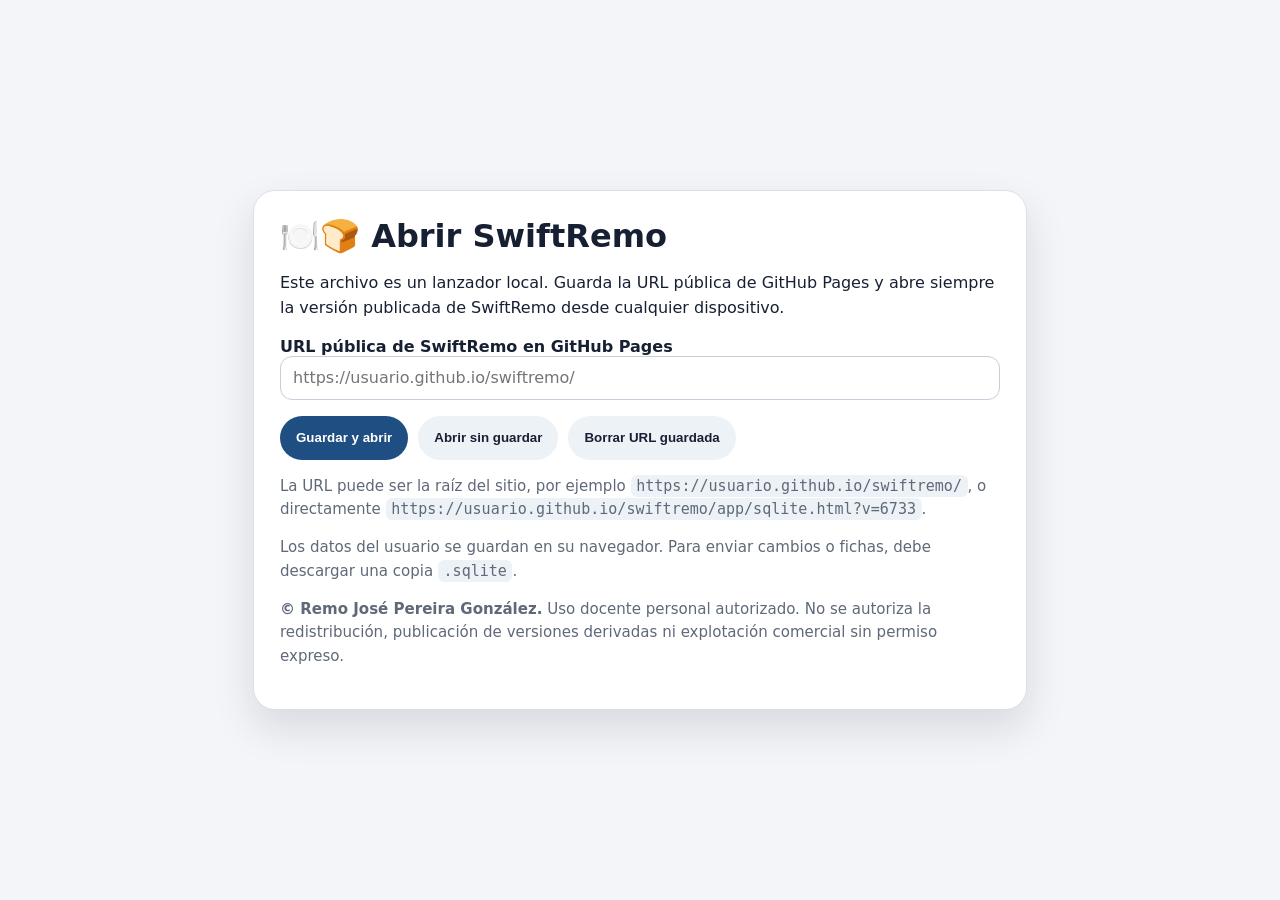
==== Abrir_SwiftRemo.html @ fe9ec0e3 "Mejora estado fijo y paginacion fase 6.72.13" ====
<!doctype html>
<html lang="es">
<head>
  <meta charset="utf-8">
  <meta name="viewport" content="width=device-width, initial-scale=1">
  <meta name="robots" content="noindex,nofollow">
  <title>Abrir SwiftRemo</title>
  <style>
    :root { font-family: system-ui, -apple-system, BlinkMacSystemFont, "Segoe UI", sans-serif; color-scheme: light dark; }
    body { margin:0; min-height:100vh; display:grid; place-items:center; background:#f3f5f8; color:#172033; }
    main { width:min(720px, calc(100% - 32px)); background:#fff; border:1px solid #d9e0ea; border-radius:22px; padding:26px; box-shadow:0 18px 42px rgba(15,23,42,.12); }
    h1 { margin:0 0 8px; }
    p { line-height:1.55; }
    label { display:block; font-weight:700; margin-top:14px; }
    input { box-sizing:border-box; width:100%; min-height:44px; border:1px solid #c6ceda; border-radius:12px; padding:0 12px; font:inherit; }
    .actions { display:flex; flex-wrap:wrap; gap:10px; margin-top:16px; }
    button, a.btn { border:0; border-radius:999px; min-height:44px; padding:0 16px; font-weight:700; cursor:pointer; text-decoration:none; display:inline-flex; align-items:center; justify-content:center; }
    .primary { background:#1f4f82; color:white; }
    .ghost { background:#edf2f7; color:#172033; }
    .small { color:#5f6978; font-size:.94rem; }
    code { background:#edf2f7; border-radius:6px; padding:.12rem .35rem; }
    @media (prefers-color-scheme: dark) { body { background:#101621; color:#e7edf6; } main { background:#172033; border-color:#2d3b50; } .small { color:#b8c3d3; } .ghost, code { background:#243149; color:#e7edf6; } input { background:#111827; color:#e7edf6; border-color:#35445a; } }
  </style>
</head>
<body>
  <main>
    <h1>🍽️🍞 Abrir SwiftRemo</h1>
    <p>Este archivo es un lanzador local. Guarda la URL pública de GitHub Pages y abre siempre la versión publicada de SwiftRemo desde cualquier dispositivo.</p>
    <label for="pagesUrl">URL pública de SwiftRemo en GitHub Pages</label>
    <input id="pagesUrl" type="url" placeholder="https://usuario.github.io/swiftremo/" autocomplete="url">
    <div class="actions">
      <button id="saveAndOpen" class="primary" type="button">Guardar y abrir</button>
      <button id="openOnly" class="ghost" type="button">Abrir sin guardar</button>
      <button id="clearUrl" class="ghost" type="button">Borrar URL guardada</button>
    </div>
    <p class="small">La URL puede ser la raíz del sitio, por ejemplo <code>https://usuario.github.io/swiftremo/</code>, o directamente <code>https://usuario.github.io/swiftremo/app/sqlite.html?v=6733</code>.</p>
    <p class="small">Los datos del usuario se guardan en su navegador. Para enviar cambios o fichas, debe descargar una copia <code>.sqlite</code>.</p>
    <p class="small"><b>© Remo José Pereira González.</b> Uso docente personal autorizado. No se autoriza la redistribución, publicación de versiones derivadas ni explotación comercial sin permiso expreso.</p>
  </main>
  <script>
    const CACHE_TAG = '6710';
    const STORAGE_KEY = 'swiftremo_pages_url_v666a';
    const input = document.getElementById('pagesUrl');
    const saved = localStorage.getItem(STORAGE_KEY) || '';
    if (saved) input.value = saved;

    function normalizeUrl(raw) {
      const value = (raw || '').trim();
      if (!value) throw new Error('Introduce la URL pública de GitHub Pages.');
      const url = new URL(value);
      if (!/^https?:$/.test(url.protocol)) throw new Error('La URL debe empezar por http:// o https://.');
      if (/sqlite\.html$/i.test(url.pathname)) {
        url.search = '?v=' + CACHE_TAG;
        return url.toString();
      }
      if (!url.pathname.endsWith('/')) url.pathname += '/';
      url.pathname += 'app/sqlite.html';
      url.search = '?v=' + CACHE_TAG;
      return url.toString();
    }

    function openSwiftRemo(save) {
      try {
        const target = normalizeUrl(input.value);
        if (save) localStorage.setItem(STORAGE_KEY, input.value.trim());
        window.location.href = target;
      } catch (err) {
        alert(err.message || 'No se pudo abrir SwiftRemo.');
      }
    }

    document.getElementById('saveAndOpen').addEventListener('click', () => openSwiftRemo(true));
    document.getElementById('openOnly').addEventListener('click', () => openSwiftRemo(false));
    document.getElementById('clearUrl').addEventListener('click', () => { localStorage.removeItem(STORAGE_KEY); input.value = ''; });
  </script>
</body>
</html>
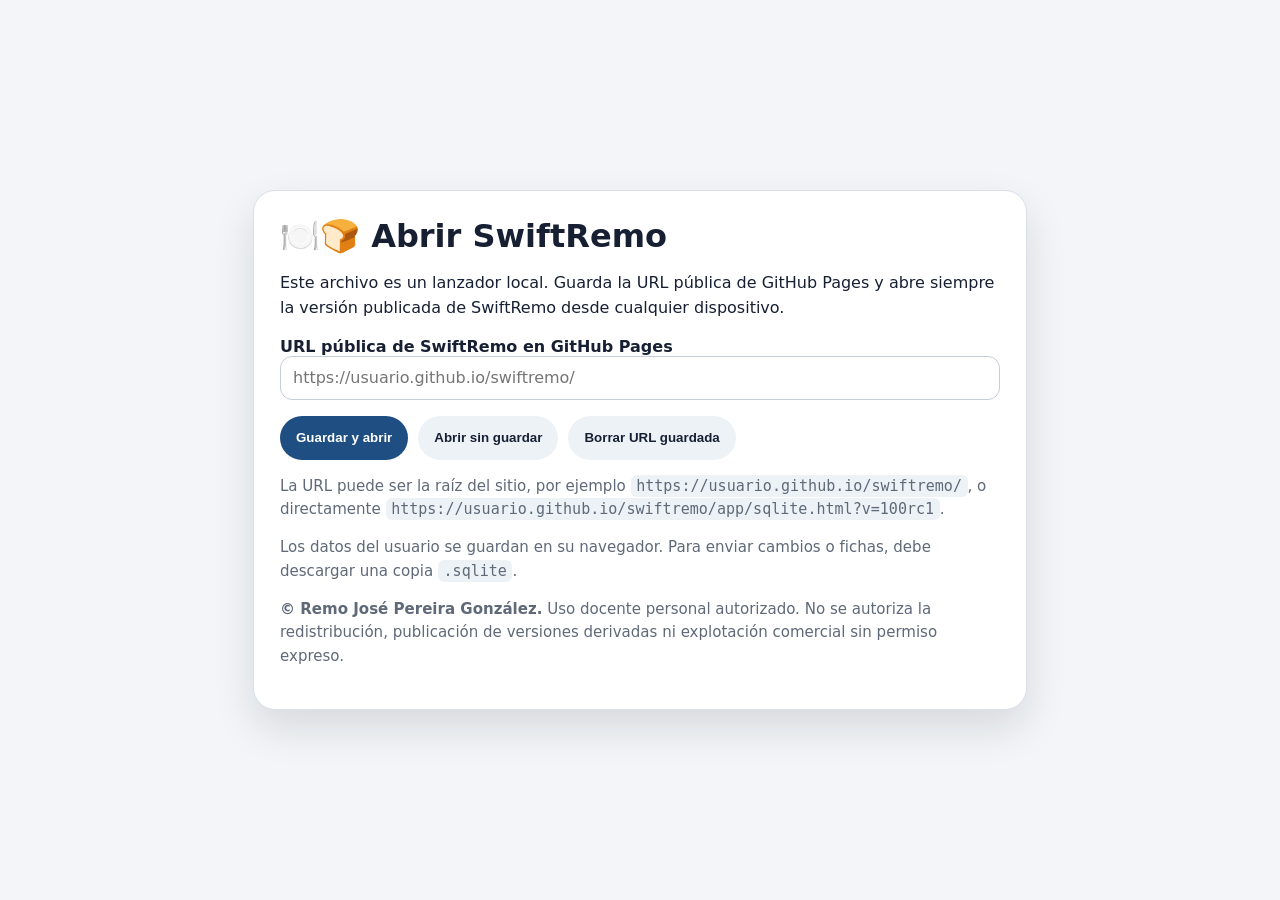
==== commit b6a91ea1: "Prepara SwiftRemo v1.0 RC1" ====
--- a/Abrir_SwiftRemo.html
+++ b/Abrir_SwiftRemo.html
@@ -33,7 +33,7 @@
       <button id="openOnly" class="ghost" type="button">Abrir sin guardar</button>
       <button id="clearUrl" class="ghost" type="button">Borrar URL guardada</button>
     </div>
-    <p class="small">La URL puede ser la raíz del sitio, por ejemplo <code>https://usuario.github.io/swiftremo/</code>, o directamente <code>https://usuario.github.io/swiftremo/app/sqlite.html?v=6733</code>.</p>
+    <p class="small">La URL puede ser la raíz del sitio, por ejemplo <code>https://usuario.github.io/swiftremo/</code>, o directamente <code>https://usuario.github.io/swiftremo/app/sqlite.html?v=100rc1</code>.</p>
     <p class="small">Los datos del usuario se guardan en su navegador. Para enviar cambios o fichas, debe descargar una copia <code>.sqlite</code>.</p>
     <p class="small"><b>© Remo José Pereira González.</b> Uso docente personal autorizado. No se autoriza la redistribución, publicación de versiones derivadas ni explotación comercial sin permiso expreso.</p>
   </main>
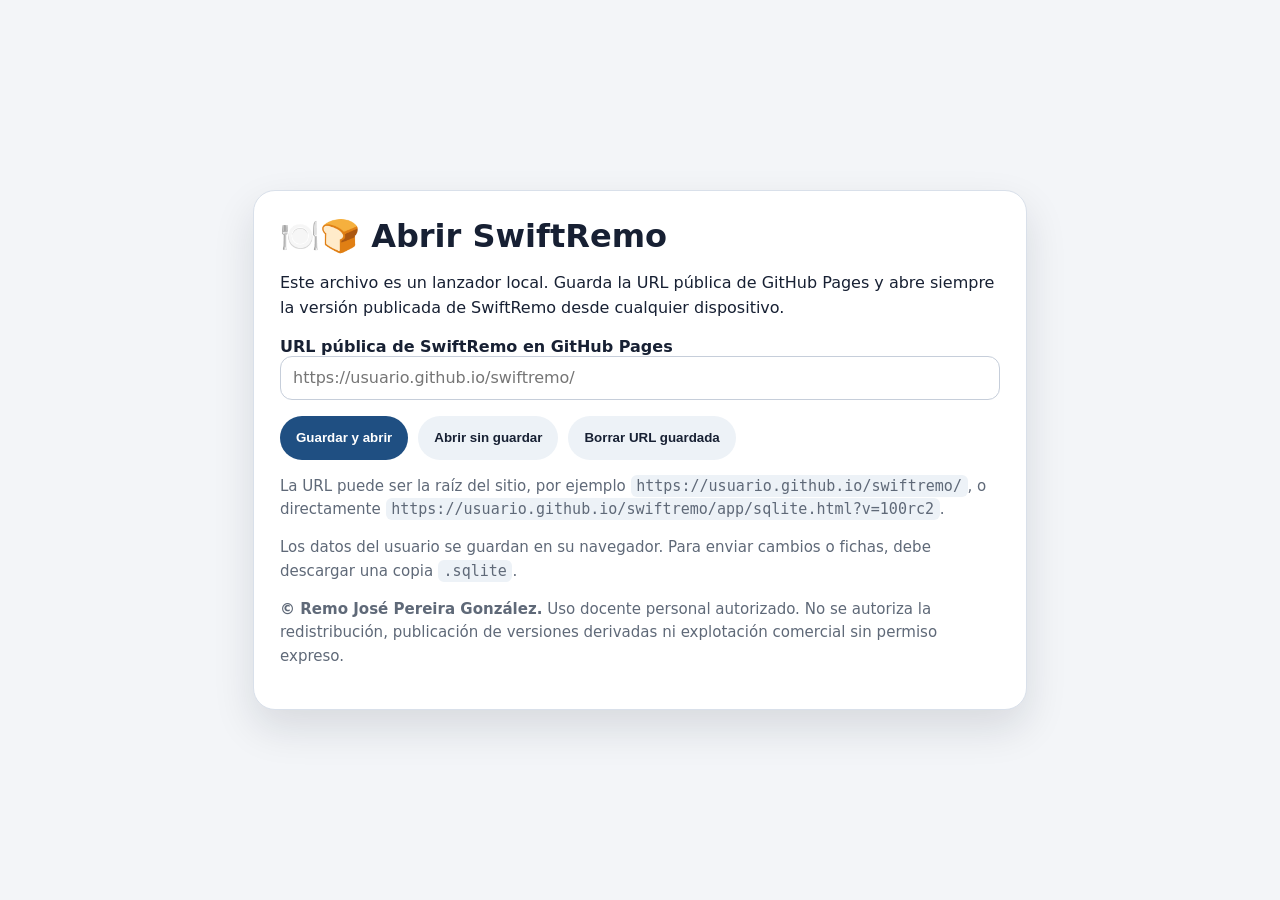
==== commit e3f685b2: "Normaliza Sistema en SwiftRemo v1.0 RC2" ====
--- a/Abrir_SwiftRemo.html
+++ b/Abrir_SwiftRemo.html
@@ -33,7 +33,7 @@
       <button id="openOnly" class="ghost" type="button">Abrir sin guardar</button>
       <button id="clearUrl" class="ghost" type="button">Borrar URL guardada</button>
     </div>
-    <p class="small">La URL puede ser la raíz del sitio, por ejemplo <code>https://usuario.github.io/swiftremo/</code>, o directamente <code>https://usuario.github.io/swiftremo/app/sqlite.html?v=100rc1</code>.</p>
+    <p class="small">La URL puede ser la raíz del sitio, por ejemplo <code>https://usuario.github.io/swiftremo/</code>, o directamente <code>https://usuario.github.io/swiftremo/app/sqlite.html?v=100rc2</code>.</p>
     <p class="small">Los datos del usuario se guardan en su navegador. Para enviar cambios o fichas, debe descargar una copia <code>.sqlite</code>.</p>
     <p class="small"><b>© Remo José Pereira González.</b> Uso docente personal autorizado. No se autoriza la redistribución, publicación de versiones derivadas ni explotación comercial sin permiso expreso.</p>
   </main>
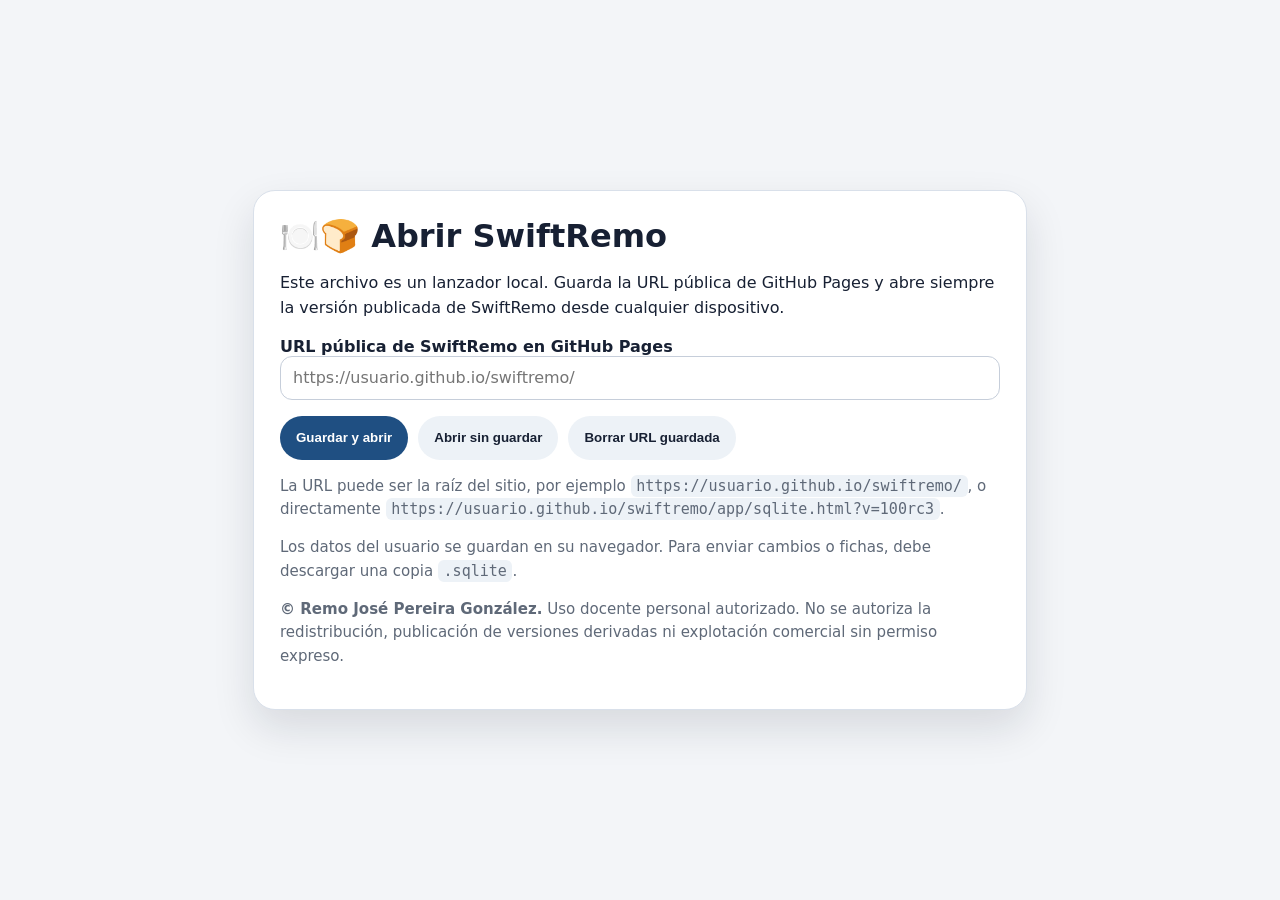
==== commit 1ff03b16: "Refunde Sistema en SwiftRemo v1.0 RC3" ====
--- a/Abrir_SwiftRemo.html
+++ b/Abrir_SwiftRemo.html
@@ -33,7 +33,7 @@
       <button id="openOnly" class="ghost" type="button">Abrir sin guardar</button>
       <button id="clearUrl" class="ghost" type="button">Borrar URL guardada</button>
     </div>
-    <p class="small">La URL puede ser la raíz del sitio, por ejemplo <code>https://usuario.github.io/swiftremo/</code>, o directamente <code>https://usuario.github.io/swiftremo/app/sqlite.html?v=100rc2</code>.</p>
+    <p class="small">La URL puede ser la raíz del sitio, por ejemplo <code>https://usuario.github.io/swiftremo/</code>, o directamente <code>https://usuario.github.io/swiftremo/app/sqlite.html?v=100rc3</code>.</p>
     <p class="small">Los datos del usuario se guardan en su navegador. Para enviar cambios o fichas, debe descargar una copia <code>.sqlite</code>.</p>
     <p class="small"><b>© Remo José Pereira González.</b> Uso docente personal autorizado. No se autoriza la redistribución, publicación de versiones derivadas ni explotación comercial sin permiso expreso.</p>
   </main>
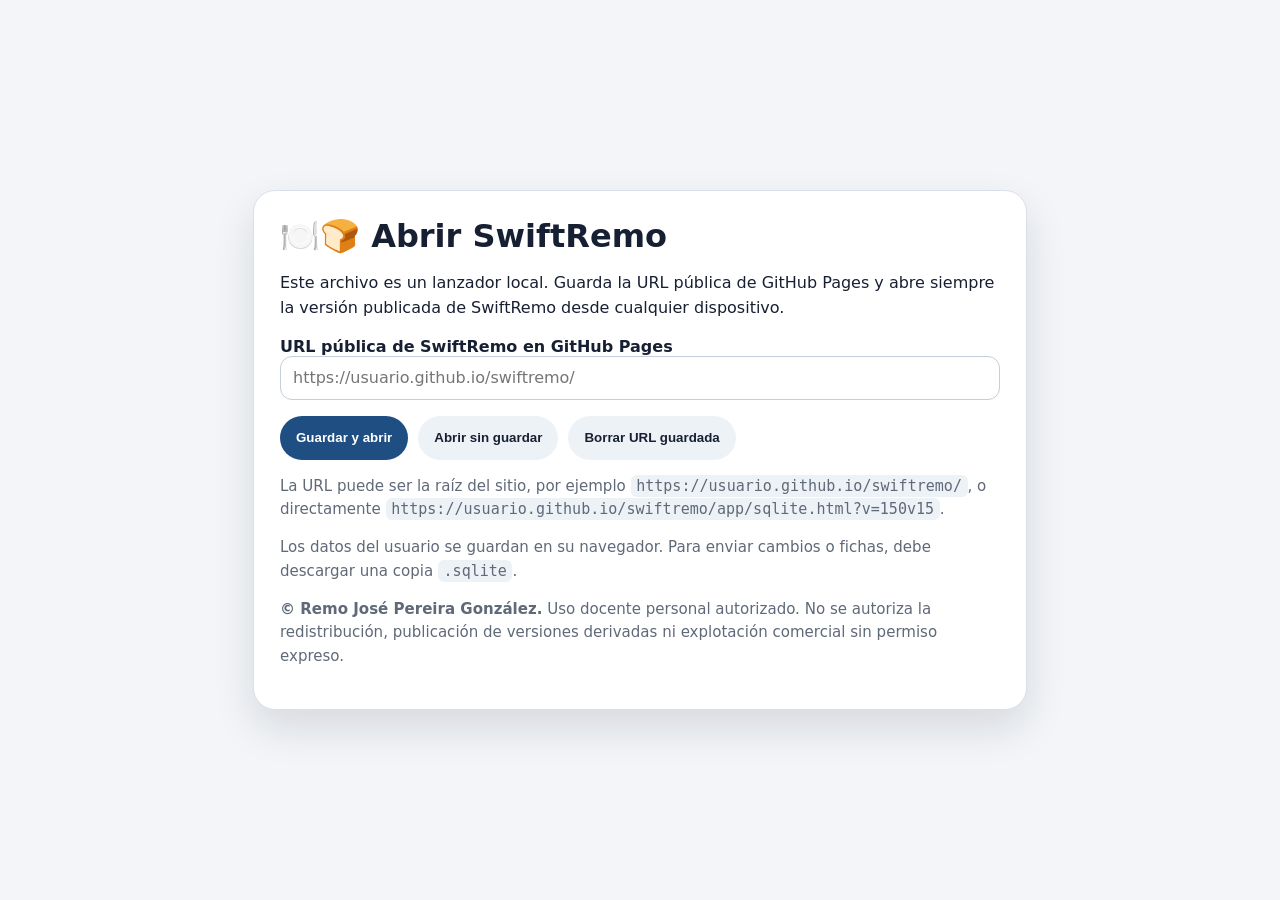
==== commit c5398530: "Publica SwiftRemo SQL v1.0.0-rc1" ====
--- a/Abrir_SwiftRemo.html
+++ b/Abrir_SwiftRemo.html
@@ -33,12 +33,12 @@
       <button id="openOnly" class="ghost" type="button">Abrir sin guardar</button>
       <button id="clearUrl" class="ghost" type="button">Borrar URL guardada</button>
     </div>
-    <p class="small">La URL puede ser la raíz del sitio, por ejemplo <code>https://usuario.github.io/swiftremo/</code>, o directamente <code>https://usuario.github.io/swiftremo/app/sqlite.html?v=100rc3</code>.</p>
+    <p class="small">La URL puede ser la raíz del sitio, por ejemplo <code>https://usuario.github.io/swiftremo/</code>, o directamente <code>https://usuario.github.io/swiftremo/app/sqlite.html?v=150v15</code>.</p>
     <p class="small">Los datos del usuario se guardan en su navegador. Para enviar cambios o fichas, debe descargar una copia <code>.sqlite</code>.</p>
     <p class="small"><b>© Remo José Pereira González.</b> Uso docente personal autorizado. No se autoriza la redistribución, publicación de versiones derivadas ni explotación comercial sin permiso expreso.</p>
   </main>
   <script>
-    const CACHE_TAG = '6710';
+    const CACHE_TAG = '150v15';
     const STORAGE_KEY = 'swiftremo_pages_url_v666a';
     const input = document.getElementById('pagesUrl');
     const saved = localStorage.getItem(STORAGE_KEY) || '';
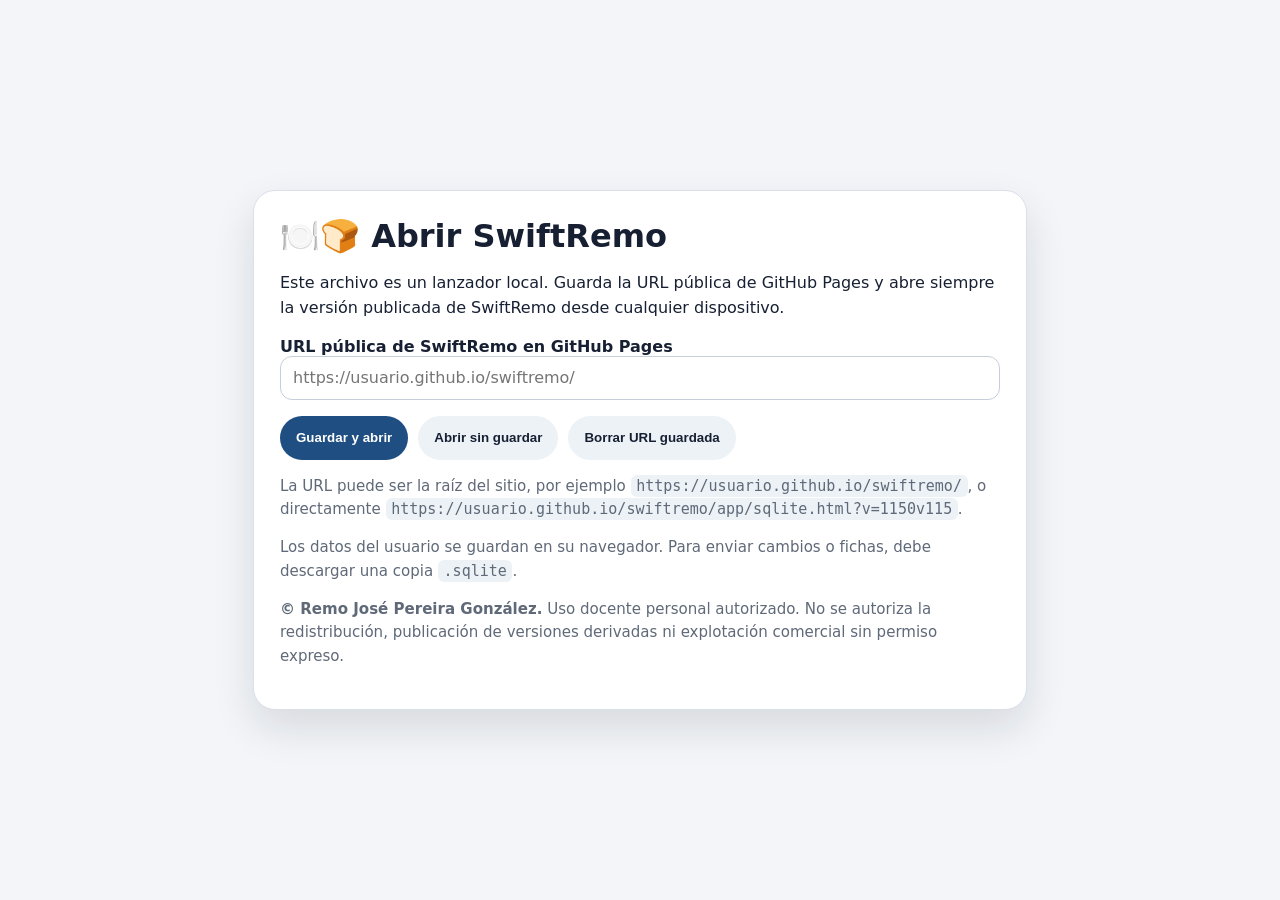
==== commit de5de280: "Publicar SwiftRemo v1.15.1" ====
--- a/Abrir_SwiftRemo.html
+++ b/Abrir_SwiftRemo.html
@@ -33,12 +33,12 @@
       <button id="openOnly" class="ghost" type="button">Abrir sin guardar</button>
       <button id="clearUrl" class="ghost" type="button">Borrar URL guardada</button>
     </div>
-    <p class="small">La URL puede ser la raíz del sitio, por ejemplo <code>https://usuario.github.io/swiftremo/</code>, o directamente <code>https://usuario.github.io/swiftremo/app/sqlite.html?v=150v15</code>.</p>
+    <p class="small">La URL puede ser la raíz del sitio, por ejemplo <code>https://usuario.github.io/swiftremo/</code>, o directamente <code>https://usuario.github.io/swiftremo/app/sqlite.html?v=1150v115</code>.</p>
     <p class="small">Los datos del usuario se guardan en su navegador. Para enviar cambios o fichas, debe descargar una copia <code>.sqlite</code>.</p>
     <p class="small"><b>© Remo José Pereira González.</b> Uso docente personal autorizado. No se autoriza la redistribución, publicación de versiones derivadas ni explotación comercial sin permiso expreso.</p>
   </main>
   <script>
-    const CACHE_TAG = '150v15';
+    const CACHE_TAG = '1150v115';
     const STORAGE_KEY = 'swiftremo_pages_url_v666a';
     const input = document.getElementById('pagesUrl');
     const saved = localStorage.getItem(STORAGE_KEY) || '';
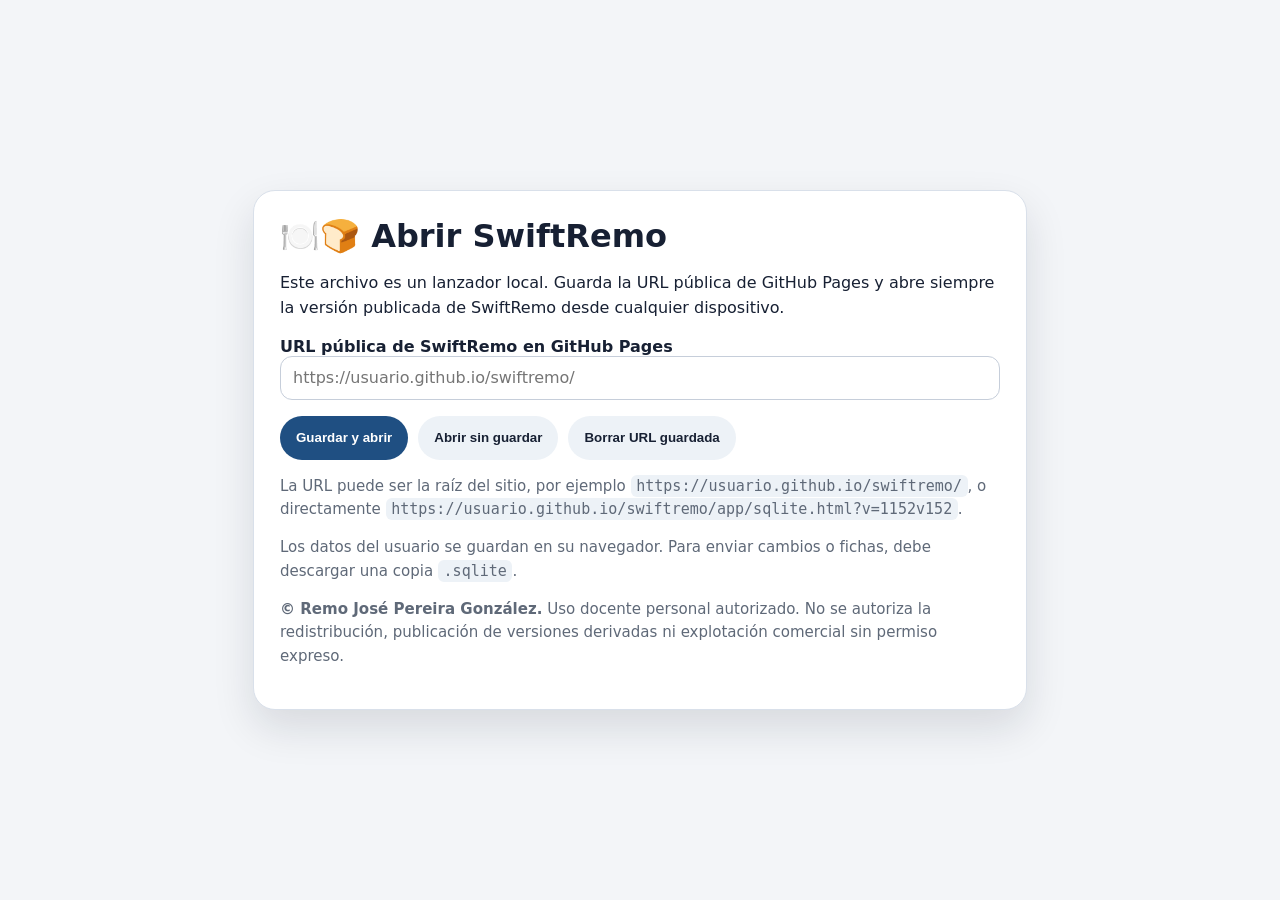
==== commit cee4e2ac: "Publicar SwiftRemo v1.15.2" ====
--- a/Abrir_SwiftRemo.html
+++ b/Abrir_SwiftRemo.html
@@ -33,12 +33,12 @@
       <button id="openOnly" class="ghost" type="button">Abrir sin guardar</button>
       <button id="clearUrl" class="ghost" type="button">Borrar URL guardada</button>
     </div>
-    <p class="small">La URL puede ser la raíz del sitio, por ejemplo <code>https://usuario.github.io/swiftremo/</code>, o directamente <code>https://usuario.github.io/swiftremo/app/sqlite.html?v=1150v115</code>.</p>
+    <p class="small">La URL puede ser la raíz del sitio, por ejemplo <code>https://usuario.github.io/swiftremo/</code>, o directamente <code>https://usuario.github.io/swiftremo/app/sqlite.html?v=1152v152</code>.</p>
     <p class="small">Los datos del usuario se guardan en su navegador. Para enviar cambios o fichas, debe descargar una copia <code>.sqlite</code>.</p>
     <p class="small"><b>© Remo José Pereira González.</b> Uso docente personal autorizado. No se autoriza la redistribución, publicación de versiones derivadas ni explotación comercial sin permiso expreso.</p>
   </main>
   <script>
-    const CACHE_TAG = '1150v115';
+    const CACHE_TAG = '1152v152';
     const STORAGE_KEY = 'swiftremo_pages_url_v666a';
     const input = document.getElementById('pagesUrl');
     const saved = localStorage.getItem(STORAGE_KEY) || '';
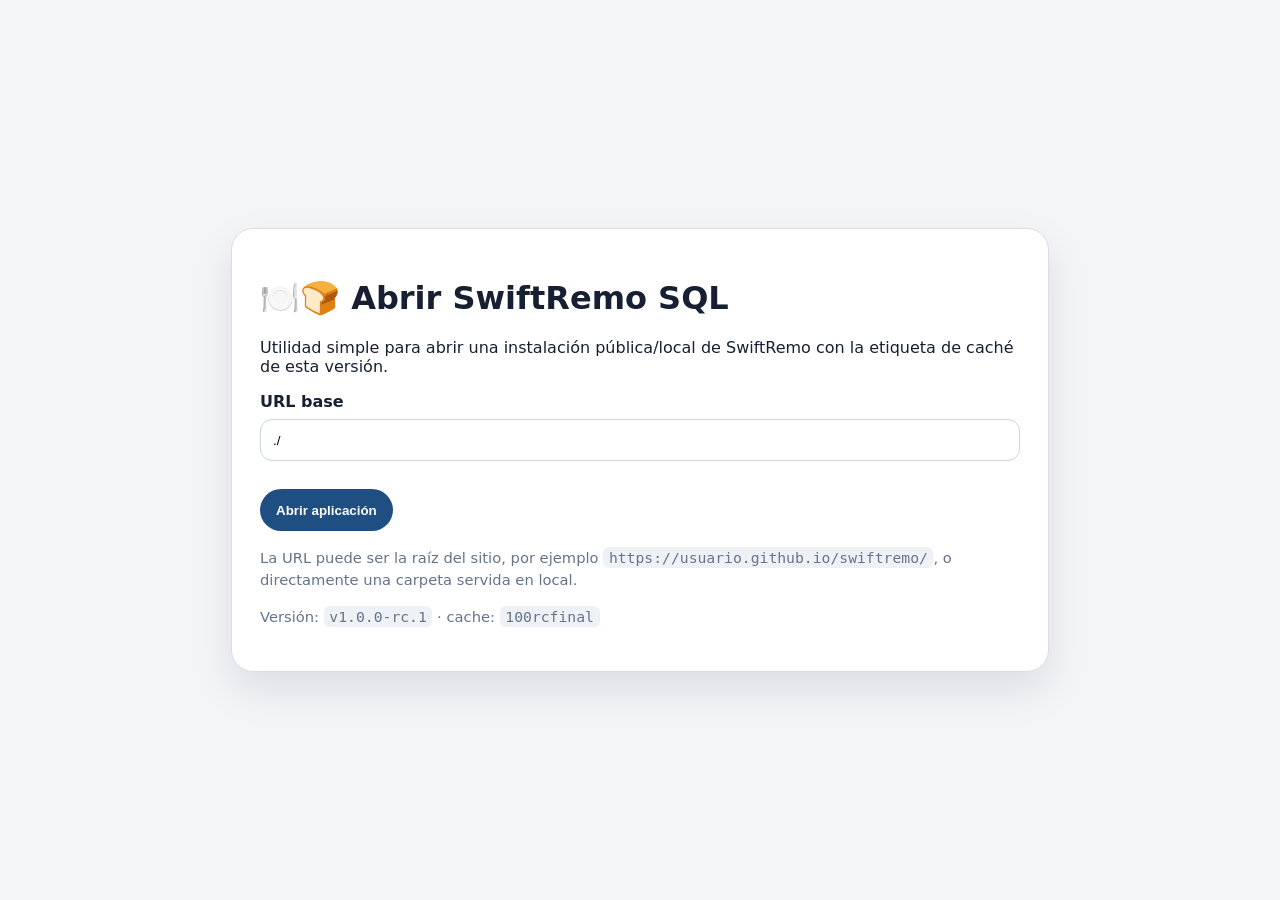
==== commit 2fffd8b8: "Release SwiftRemo SQL v1.0.0-rc.1" ====
--- a/Abrir_SwiftRemo.html
+++ b/Abrir_SwiftRemo.html
@@ -4,74 +4,33 @@
   <meta charset="utf-8">
   <meta name="viewport" content="width=device-width, initial-scale=1">
   <meta name="robots" content="noindex,nofollow">
-  <title>Abrir SwiftRemo</title>
+  <title>Abrir SwiftRemo SQL v1.0.0-rc.1</title>
   <style>
-    :root { font-family: system-ui, -apple-system, BlinkMacSystemFont, "Segoe UI", sans-serif; color-scheme: light dark; }
-    body { margin:0; min-height:100vh; display:grid; place-items:center; background:#f3f5f8; color:#172033; }
-    main { width:min(720px, calc(100% - 32px)); background:#fff; border:1px solid #d9e0ea; border-radius:22px; padding:26px; box-shadow:0 18px 42px rgba(15,23,42,.12); }
-    h1 { margin:0 0 8px; }
-    p { line-height:1.55; }
-    label { display:block; font-weight:700; margin-top:14px; }
-    input { box-sizing:border-box; width:100%; min-height:44px; border:1px solid #c6ceda; border-radius:12px; padding:0 12px; font:inherit; }
-    .actions { display:flex; flex-wrap:wrap; gap:10px; margin-top:16px; }
-    button, a.btn { border:0; border-radius:999px; min-height:44px; padding:0 16px; font-weight:700; cursor:pointer; text-decoration:none; display:inline-flex; align-items:center; justify-content:center; }
-    .primary { background:#1f4f82; color:white; }
-    .ghost { background:#edf2f7; color:#172033; }
-    .small { color:#5f6978; font-size:.94rem; }
-    code { background:#edf2f7; border-radius:6px; padding:.12rem .35rem; }
-    @media (prefers-color-scheme: dark) { body { background:#101621; color:#e7edf6; } main { background:#172033; border-color:#2d3b50; } .small { color:#b8c3d3; } .ghost, code { background:#243149; color:#e7edf6; } input { background:#111827; color:#e7edf6; border-color:#35445a; } }
+    body{font-family:system-ui,-apple-system,BlinkMacSystemFont,"Segoe UI",sans-serif;margin:0;min-height:100vh;display:grid;place-items:center;background:#f4f5f7;color:#172033}
+    main{width:min(760px,calc(100% - 32px));background:#fff;border:1px solid #d8dde7;border-radius:22px;padding:28px;box-shadow:0 18px 40px rgba(15,23,42,.10)}
+    input{width:100%;box-sizing:border-box;min-height:42px;border:1px solid #cbd5e1;border-radius:12px;padding:0 12px;margin:8px 0 12px}
+    button,a.btn{display:inline-flex;align-items:center;justify-content:center;min-height:42px;padding:0 16px;border-radius:999px;border:0;background:#1f4f82;color:white;text-decoration:none;font-weight:700;cursor:pointer}
+    .small{color:#64748b;font-size:.92rem;line-height:1.5}
+    code{background:#eef2f7;padding:.12rem .35rem;border-radius:.35rem}
   </style>
 </head>
 <body>
-  <main>
-    <h1>🍽️🍞 Abrir SwiftRemo</h1>
-    <p>Este archivo es un lanzador local. Guarda la URL pública de GitHub Pages y abre siempre la versión publicada de SwiftRemo desde cualquier dispositivo.</p>
-    <label for="pagesUrl">URL pública de SwiftRemo en GitHub Pages</label>
-    <input id="pagesUrl" type="url" placeholder="https://usuario.github.io/swiftremo/" autocomplete="url">
-    <div class="actions">
-      <button id="saveAndOpen" class="primary" type="button">Guardar y abrir</button>
-      <button id="openOnly" class="ghost" type="button">Abrir sin guardar</button>
-      <button id="clearUrl" class="ghost" type="button">Borrar URL guardada</button>
-    </div>
-    <p class="small">La URL puede ser la raíz del sitio, por ejemplo <code>https://usuario.github.io/swiftremo/</code>, o directamente <code>https://usuario.github.io/swiftremo/app/sqlite.html?v=1152v152</code>.</p>
-    <p class="small">Los datos del usuario se guardan en su navegador. Para enviar cambios o fichas, debe descargar una copia <code>.sqlite</code>.</p>
-    <p class="small"><b>© Remo José Pereira González.</b> Uso docente personal autorizado. No se autoriza la redistribución, publicación de versiones derivadas ni explotación comercial sin permiso expreso.</p>
-  </main>
-  <script>
-    const CACHE_TAG = '1152v152';
-    const STORAGE_KEY = 'swiftremo_pages_url_v666a';
-    const input = document.getElementById('pagesUrl');
-    const saved = localStorage.getItem(STORAGE_KEY) || '';
-    if (saved) input.value = saved;
-
-    function normalizeUrl(raw) {
-      const value = (raw || '').trim();
-      if (!value) throw new Error('Introduce la URL pública de GitHub Pages.');
-      const url = new URL(value);
-      if (!/^https?:$/.test(url.protocol)) throw new Error('La URL debe empezar por http:// o https://.');
-      if (/sqlite\.html$/i.test(url.pathname)) {
-        url.search = '?v=' + CACHE_TAG;
-        return url.toString();
-      }
-      if (!url.pathname.endsWith('/')) url.pathname += '/';
-      url.pathname += 'app/sqlite.html';
-      url.search = '?v=' + CACHE_TAG;
-      return url.toString();
-    }
-
-    function openSwiftRemo(save) {
-      try {
-        const target = normalizeUrl(input.value);
-        if (save) localStorage.setItem(STORAGE_KEY, input.value.trim());
-        window.location.href = target;
-      } catch (err) {
-        alert(err.message || 'No se pudo abrir SwiftRemo.');
-      }
-    }
-
-    document.getElementById('saveAndOpen').addEventListener('click', () => openSwiftRemo(true));
-    document.getElementById('openOnly').addEventListener('click', () => openSwiftRemo(false));
-    document.getElementById('clearUrl').addEventListener('click', () => { localStorage.removeItem(STORAGE_KEY); input.value = ''; });
-  </script>
+<main>
+  <h1>🍽️🍞 Abrir SwiftRemo SQL</h1>
+  <p>Utilidad simple para abrir una instalación pública/local de SwiftRemo con la etiqueta de caché de esta versión.</p>
+  <label for="baseUrl"><b>URL base</b></label>
+  <input id="baseUrl" value="./" spellcheck="false">
+  <p><button id="openBtn" type="button">Abrir aplicación</button></p>
+  <p class="small">La URL puede ser la raíz del sitio, por ejemplo <code>https://usuario.github.io/swiftremo/</code>, o directamente una carpeta servida en local.</p>
+  <p class="small">Versión: <code>v1.0.0-rc.1</code> · cache: <code>100rcfinal</code></p>
+</main>
+<script>
+  const CACHE_TAG = '100rcfinal';
+  document.getElementById('openBtn').addEventListener('click', () => {
+    const raw = document.getElementById('baseUrl').value.trim() || './';
+    const base = raw.endsWith('/') ? raw : raw + '/';
+    window.location.href = base + 'app/sqlite.html?v=' + encodeURIComponent(CACHE_TAG);
+  });
+</script>
 </body>
 </html>
